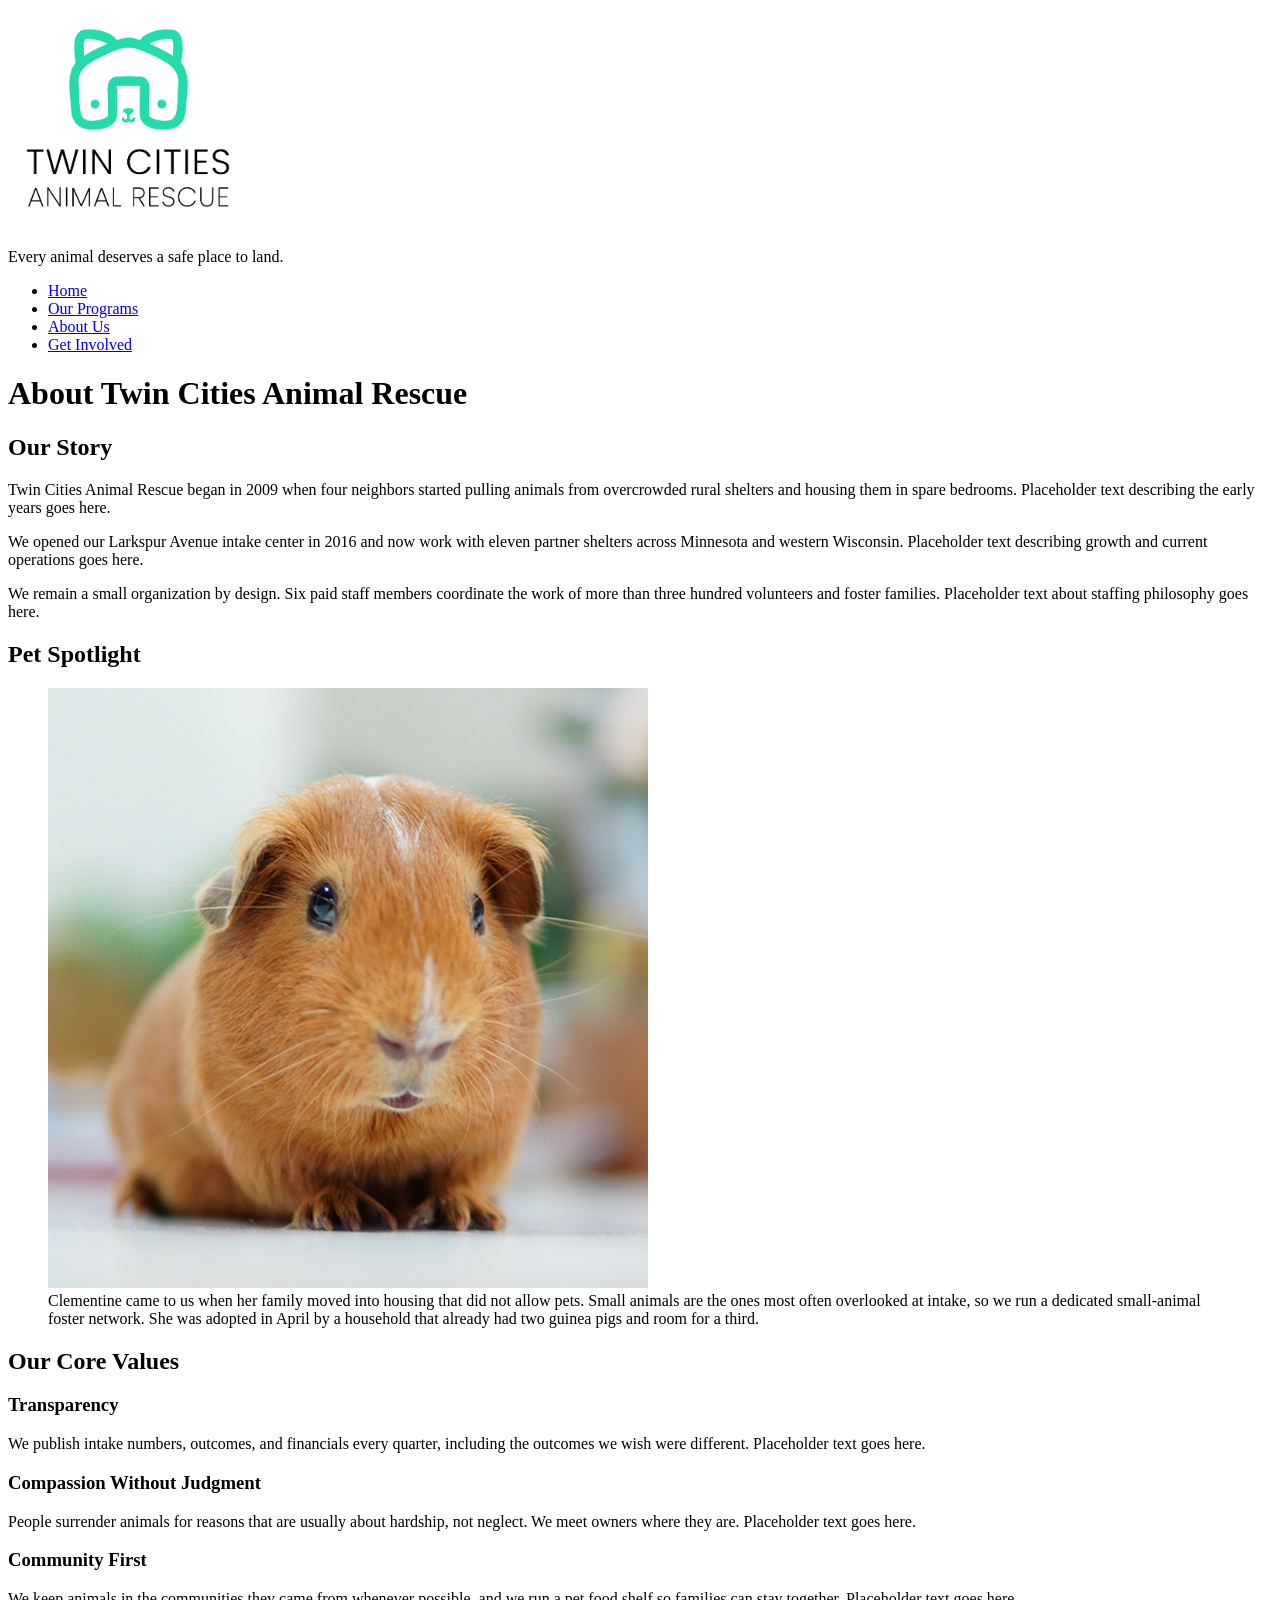
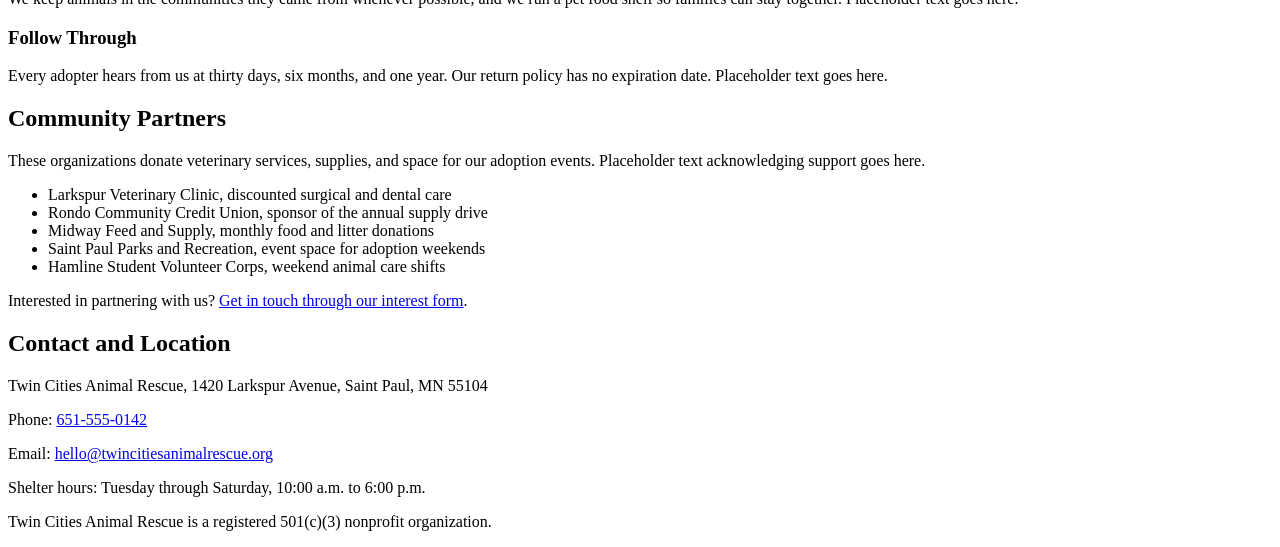
==== about.html @ c5acffc3 "Renamed PNG's" ====
<!DOCTYPE html>
<html lang="en">
<head>
  <meta charset="UTF-8">
  <meta name="viewport" content="width=device-width, initial-scale=1.0">
  <title>About Us | Twin Cities Animal Rescue</title>
  <meta name="description" content="The story, values, and community partners behind Twin Cities Animal Rescue.">
</head>
<body>

  <header>
    <a href="index.html">
      <img src="media/rescue-logo.png"
           alt="Twin Cities Animal Rescue"
           width="240" height="220">
    </a>
    <p>Every animal deserves a safe place to land.</p>

    <nav aria-label="Main navigation">
      <ul>
        <li><a href="index.html">Home</a></li>
        <li><a href="services.html">Our Programs</a></li>
        <li><a href="about.html" aria-current="page">About Us</a></li>
        <li><a href="contact.html">Get Involved</a></li>
      </ul>
    </nav>
  </header>

  <main>
    <h1>About Twin Cities Animal Rescue</h1>

    <section>
      <h2>Our Story</h2>
      <p>
        Twin Cities Animal Rescue began in 2009 when four neighbors started pulling
        animals from overcrowded rural shelters and housing them in spare bedrooms.
        Placeholder text describing the early years goes here.
      </p>
      <p>
        We opened our Larkspur Avenue intake center in 2016 and now work with eleven
        partner shelters across Minnesota and western Wisconsin. Placeholder text
        describing growth and current operations goes here.
      </p>
      <p>
        We remain a small organization by design. Six paid staff members coordinate
        the work of more than three hundred volunteers and foster families.
        Placeholder text about staffing philosophy goes here.
      </p>
    </section>

    <section>
      <h2>Pet Spotlight</h2>
      <figure>
        <img src="media/rescue-pet.png"
             alt="A ginger guinea pig with a white stripe down its forehead sitting on a pale floor, whiskers fanned out, facing the camera."
             width="600" height="600">
        <figcaption>
          Clementine came to us when her family moved into housing that did not allow
          pets. Small animals are the ones most often overlooked at intake, so we run
          a dedicated small-animal foster network. She was adopted in April by a
          household that already had two guinea pigs and room for a third.
        </figcaption>
      </figure>
    </section>

    <section>
      <h2>Our Core Values</h2>

      <h3>Transparency</h3>
      <p>
        We publish intake numbers, outcomes, and financials every quarter, including
        the outcomes we wish were different. Placeholder text goes here.
      </p>

      <h3>Compassion Without Judgment</h3>
      <p>
        People surrender animals for reasons that are usually about hardship, not
        neglect. We meet owners where they are. Placeholder text goes here.
      </p>

      <h3>Community First</h3>
      <p>
        We keep animals in the communities they came from whenever possible, and we
        run a pet food shelf so families can stay together. Placeholder text goes
        here.
      </p>

      <h3>Follow Through</h3>
      <p>
        Every adopter hears from us at thirty days, six months, and one year. Our
        return policy has no expiration date. Placeholder text goes here.
      </p>
    </section>

    <section>
      <h2>Community Partners</h2>
      <p>
        These organizations donate veterinary services, supplies, and space for our
        adoption events. Placeholder text acknowledging support goes here.
      </p>
      <ul>
        <li>Larkspur Veterinary Clinic, discounted surgical and dental care</li>
        <li>Rondo Community Credit Union, sponsor of the annual supply drive</li>
        <li>Midway Feed and Supply, monthly food and litter donations</li>
        <li>Saint Paul Parks and Recreation, event space for adoption weekends</li>
        <li>Hamline Student Volunteer Corps, weekend animal care shifts</li>
      </ul>
      <p>
        Interested in partnering with us?
        <a href="contact.html">Get in touch through our interest form</a>.
      </p>
    </section>
  </main>

  <footer>
    <h2>Contact and Location</h2>
    <p>Twin Cities Animal Rescue, 1420 Larkspur Avenue, Saint Paul, MN 55104</p>
    <p>Phone: <a href="tel:+16515550142">651-555-0142</a></p>
    <p>Email: <a href="mailto:hello@twincitiesanimalrescue.org">hello@twincitiesanimalrescue.org</a></p>
    <p>Shelter hours: Tuesday through Saturday, 10:00 a.m. to 6:00 p.m.</p>
    <p>Twin Cities Animal Rescue is a registered 501(c)(3) nonprofit organization.</p>
  </footer>

</body>
</html>
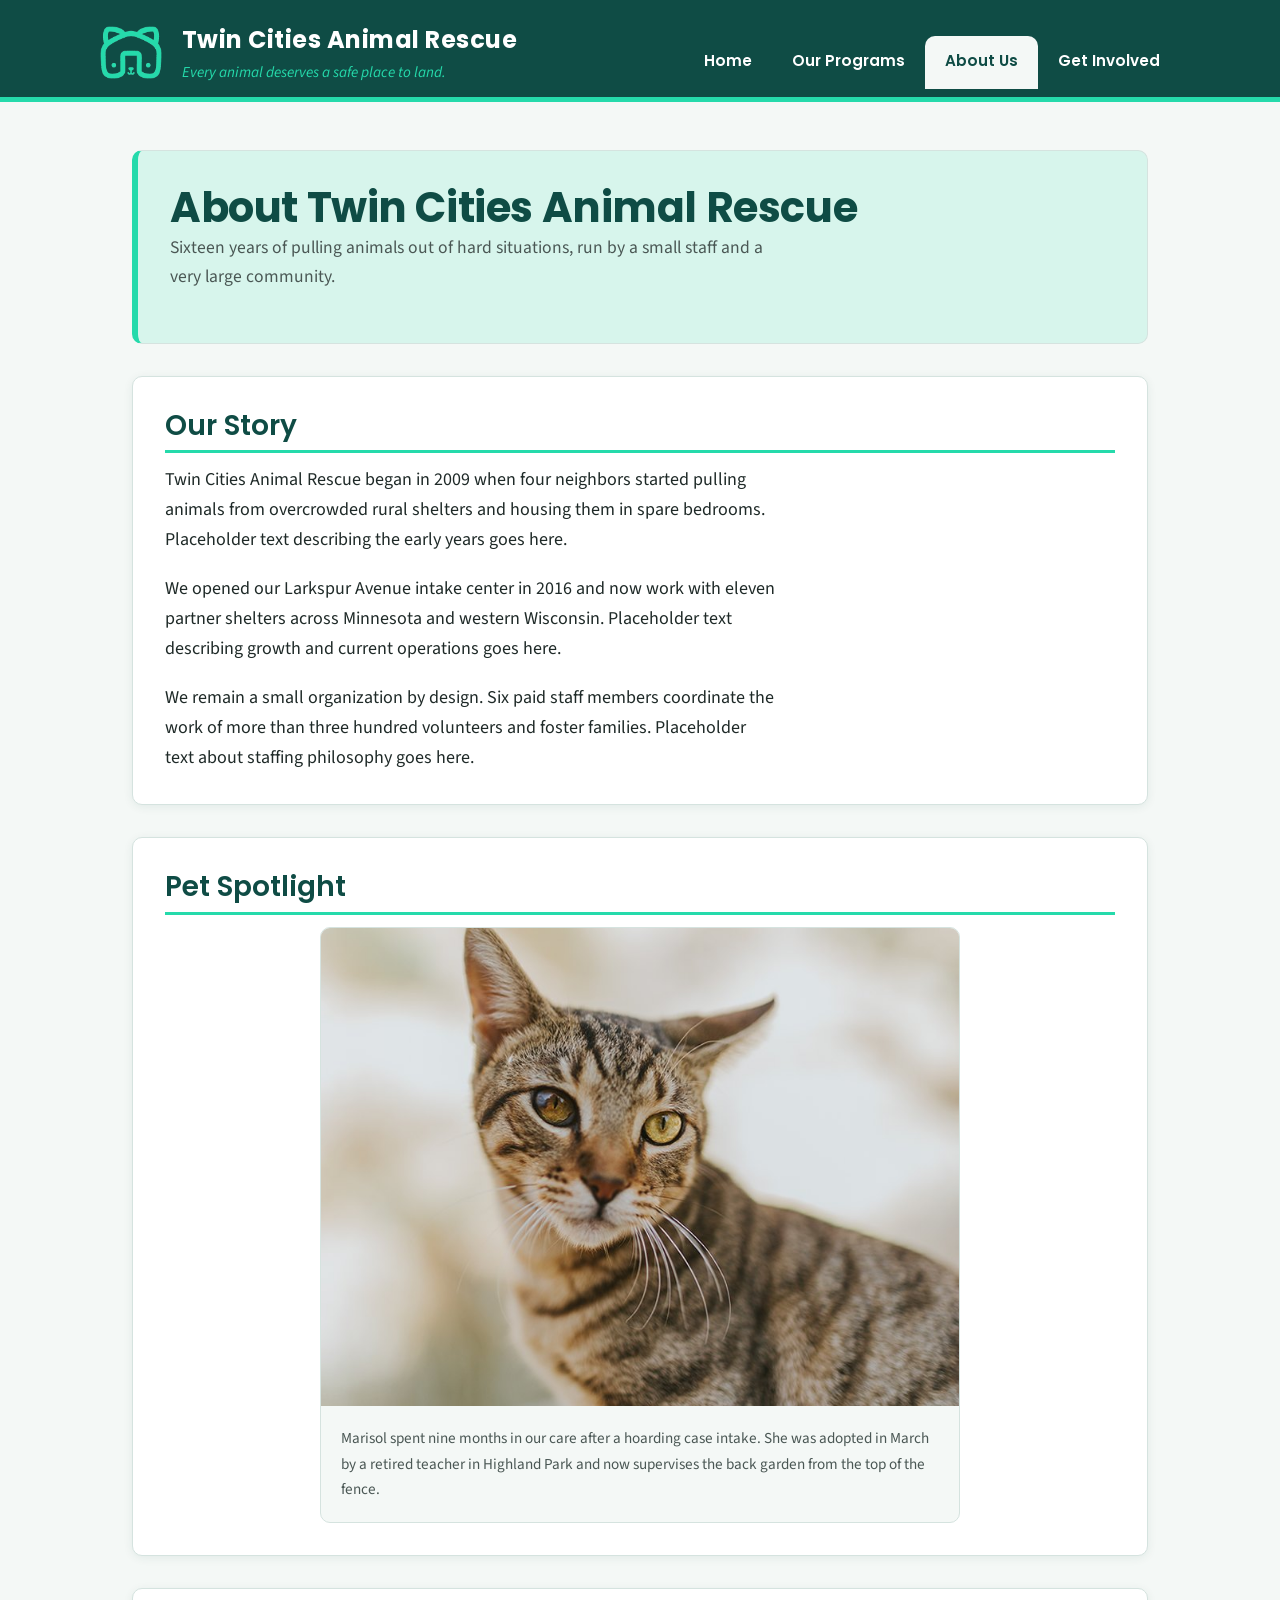
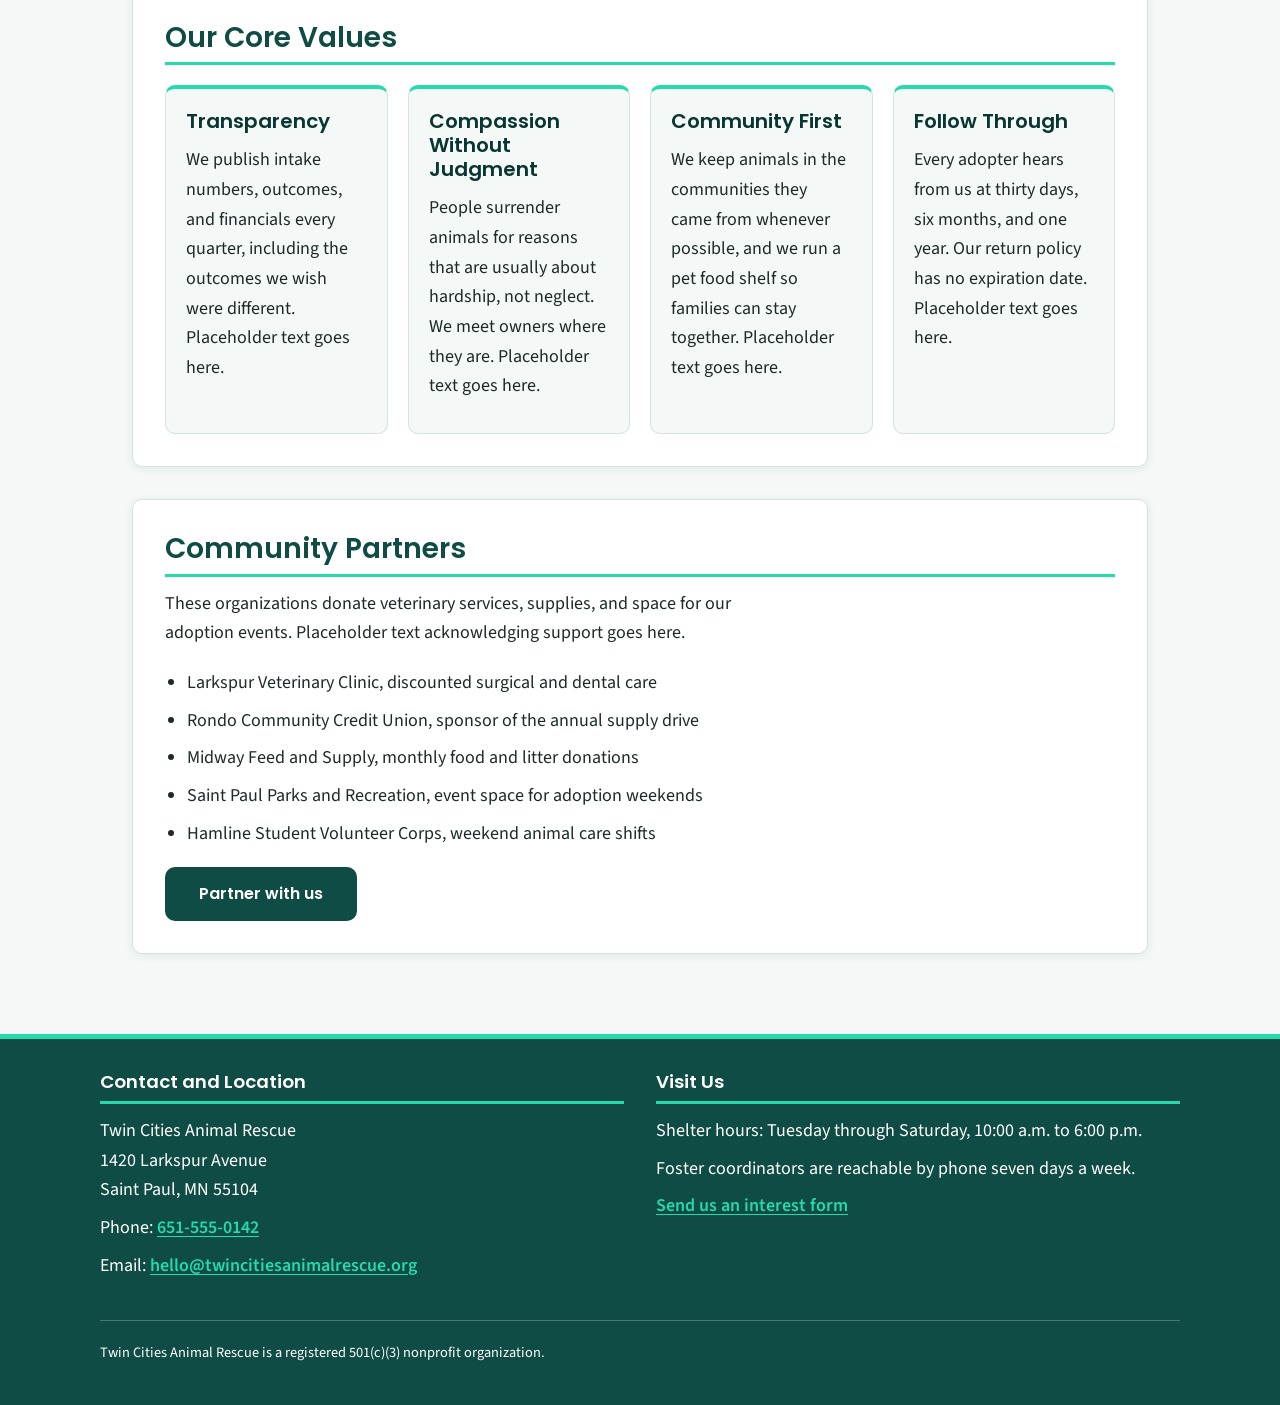
==== commit e694f602: "Add files via upload" ====
--- a/about.html
+++ b/about.html
@@ -5,29 +5,46 @@
   <meta name="viewport" content="width=device-width, initial-scale=1.0">
   <title>About Us | Twin Cities Animal Rescue</title>
   <meta name="description" content="The story, values, and community partners behind Twin Cities Animal Rescue.">
+  <link rel="preconnect" href="https://fonts.googleapis.com">
+  <link rel="preconnect" href="https://fonts.gstatic.com" crossorigin>
+  <link href="https://fonts.googleapis.com/css2?family=Poppins:wght@400;600;700&family=Source+Sans+3:wght@400;600&display=swap" rel="stylesheet">
+  <link rel="stylesheet" href="css/styles.css">
 </head>
 <body>
 
-  <header>
-    <a href="index.html">
-      <img src="media/rescue-logo.png"
-           alt="Twin Cities Animal Rescue"
-           width="240" height="220">
-    </a>
-    <p>Every animal deserves a safe place to land.</p>
+  <a class="skip-link" href="#main-content">Skip to main content</a>
 
-    <nav aria-label="Main navigation">
-      <ul>
-        <li><a href="index.html">Home</a></li>
-        <li><a href="services.html">Our Programs</a></li>
-        <li><a href="about.html" aria-current="page">About Us</a></li>
-        <li><a href="contact.html">Get Involved</a></li>
-      </ul>
-    </nav>
+  <header class="site-header">
+    <div class="header-inner">
+      <div class="brand">
+        <img class="brand-logo" src="media/rescue-logo.png"
+             alt="Twin Cities Animal Rescue logo, a mint green line drawing of an animal face."
+             width="400" height="342">
+        <div>
+          <p class="brand-name">Twin Cities Animal Rescue</p>
+          <p class="brand-tagline">Every animal deserves a safe place to land.</p>
+        </div>
+      </div>
+
+      <nav class="site-nav" aria-label="Main navigation">
+        <ul>
+          <li><a href="index.html">Home</a></li>
+          <li><a href="services.html">Our Programs</a></li>
+          <li><a href="about.html" aria-current="page">About Us</a></li>
+          <li><a href="contact.html">Get Involved</a></li>
+        </ul>
+      </nav>
+    </div>
   </header>
 
-  <main>
-    <h1>About Twin Cities Animal Rescue</h1>
+  <main id="main-content">
+    <div class="page-title">
+      <h1>About Twin Cities Animal Rescue</h1>
+      <p class="page-intro">
+        Sixteen years of pulling animals out of hard situations, run by a small staff
+        and a very large community.
+      </p>
+    </div>
 
     <section>
       <h2>Our Story</h2>
@@ -37,9 +54,9 @@
         Placeholder text describing the early years goes here.
       </p>
       <p>
-        We opened our Larkspur Avenue intake center in 2016 and now work with eleven
-        partner shelters across Minnesota and western Wisconsin. Placeholder text
-        describing growth and current operations goes here.
+        We opened our Larkspur Avenue intake center in 2016 and now work with
+        eleven partner shelters across Minnesota and western Wisconsin. Placeholder
+        text describing growth and current operations goes here.
       </p>
       <p>
         We remain a small organization by design. Six paid staff members coordinate
@@ -51,14 +68,13 @@
     <section>
       <h2>Pet Spotlight</h2>
       <figure>
-        <img src="media/rescue-pet.png"
-             alt="A ginger guinea pig with a white stripe down its forehead sitting on a pale floor, whiskers fanned out, facing the camera."
-             width="600" height="600">
+        <img src="media/rescue-pet-spotlight.jpg"
+             alt="Marisol, a brown and black striped tabby cat with green and amber eyes, sitting alert outdoors and looking toward the camera."
+             width="800" height="800">
         <figcaption>
-          Clementine came to us when her family moved into housing that did not allow
-          pets. Small animals are the ones most often overlooked at intake, so we run
-          a dedicated small-animal foster network. She was adopted in April by a
-          household that already had two guinea pigs and room for a third.
+          Marisol spent nine months in our care after a hoarding case intake. She was
+          adopted in March by a retired teacher in Highland Park and now supervises
+          the back garden from the top of the fence.
         </figcaption>
       </figure>
     </section>
@@ -66,30 +82,40 @@
     <section>
       <h2>Our Core Values</h2>
 
-      <h3>Transparency</h3>
-      <p>
-        We publish intake numbers, outcomes, and financials every quarter, including
-        the outcomes we wish were different. Placeholder text goes here.
-      </p>
+      <div class="card-grid">
+        <article class="card">
+          <h3>Transparency</h3>
+          <p>
+            We publish intake numbers, outcomes, and financials every quarter,
+            including the outcomes we wish were different. Placeholder text goes here.
+          </p>
+        </article>
 
-      <h3>Compassion Without Judgment</h3>
-      <p>
-        People surrender animals for reasons that are usually about hardship, not
-        neglect. We meet owners where they are. Placeholder text goes here.
-      </p>
+        <article class="card">
+          <h3>Compassion Without Judgment</h3>
+          <p>
+            People surrender animals for reasons that are usually about hardship, not
+            neglect. We meet owners where they are. Placeholder text goes here.
+          </p>
+        </article>
 
-      <h3>Community First</h3>
-      <p>
-        We keep animals in the communities they came from whenever possible, and we
-        run a pet food shelf so families can stay together. Placeholder text goes
-        here.
-      </p>
+        <article class="card">
+          <h3>Community First</h3>
+          <p>
+            We keep animals in the communities they came from whenever possible, and
+            we run a pet food shelf so families can stay together. Placeholder text
+            goes here.
+          </p>
+        </article>
 
-      <h3>Follow Through</h3>
-      <p>
-        Every adopter hears from us at thirty days, six months, and one year. Our
-        return policy has no expiration date. Placeholder text goes here.
-      </p>
+        <article class="card">
+          <h3>Follow Through</h3>
+          <p>
+            Every adopter hears from us at thirty days, six months, and one year. Our
+            return policy has no expiration date. Placeholder text goes here.
+          </p>
+        </article>
+      </div>
     </section>
 
     <section>
@@ -105,20 +131,32 @@
         <li>Saint Paul Parks and Recreation, event space for adoption weekends</li>
         <li>Hamline Student Volunteer Corps, weekend animal care shifts</li>
       </ul>
-      <p>
-        Interested in partnering with us?
-        <a href="contact.html">Get in touch through our interest form</a>.
+      <p class="button-row">
+        <a class="button" href="contact.html">Partner with us</a>
       </p>
     </section>
   </main>
 
-  <footer>
-    <h2>Contact and Location</h2>
-    <p>Twin Cities Animal Rescue, 1420 Larkspur Avenue, Saint Paul, MN 55104</p>
-    <p>Phone: <a href="tel:+16515550142">651-555-0142</a></p>
-    <p>Email: <a href="mailto:hello@twincitiesanimalrescue.org">hello@twincitiesanimalrescue.org</a></p>
-    <p>Shelter hours: Tuesday through Saturday, 10:00 a.m. to 6:00 p.m.</p>
-    <p>Twin Cities Animal Rescue is a registered 501(c)(3) nonprofit organization.</p>
+  <footer class="site-footer">
+    <div class="footer-inner">
+      <div>
+        <h2>Contact and Location</h2>
+        <p>Twin Cities Animal Rescue<br>1420 Larkspur Avenue<br>Saint Paul, MN 55104</p>
+        <p>Phone: <a href="tel:+16515550142">651-555-0142</a></p>
+        <p>Email: <a href="mailto:hello@twincitiesanimalrescue.org">hello@twincitiesanimalrescue.org</a></p>
+      </div>
+
+      <div>
+        <h2>Visit Us</h2>
+        <p>Shelter hours: Tuesday through Saturday, 10:00 a.m. to 6:00 p.m.</p>
+        <p>Foster coordinators are reachable by phone seven days a week.</p>
+        <p><a href="contact.html">Send us an interest form</a></p>
+      </div>
+    </div>
+
+    <p class="footer-legal">
+      Twin Cities Animal Rescue is a registered 501(c)(3) nonprofit organization.
+    </p>
   </footer>
 
 </body>
--- a/css/styles.css
+++ b/css/styles.css
@@ -0,0 +1,744 @@
+/* ==========================================================================
+   Twin Cities Animal Rescue — Touchstone 3 Stylesheet
+   Written mobile first. Larger screens are handled by the media queries
+   near the bottom of this file.
+
+   DESIGN SYSTEM
+   Colors (4)
+     Deep Teal   #0F4C45   primary / headers / footer / headings
+     Mint        #25DAAB   accent, pulled from the client logo
+     Off White   #F4F8F6   page background
+     Charcoal    #1F2A28   body text
+   Fonts (2)
+     Poppins       headings, navigation, buttons
+     Source Sans 3 body copy, forms, lists
+   ========================================================================== */
+
+/* --------------------------------------------------------------------------
+   1. Design tokens
+   -------------------------------------------------------------------------- */
+:root {
+  /* Color palette */
+  --color-primary: #0F4C45;
+  --color-primary-dark: #093632;
+  --color-accent: #25DAAB;
+  --color-accent-soft: #D7F5EC;
+  --color-surface: #FFFFFF;
+  --color-background: #F4F8F6;
+  --color-text: #1F2A28;
+  --color-text-muted: #4A5754;
+  --color-border: #D5E3DF;
+
+  /* Typography */
+  --font-heading: "Poppins", "Trebuchet MS", "Segoe UI", sans-serif;
+  --font-body: "Source Sans 3", "Source Sans Pro", "Helvetica Neue", Arial, sans-serif;
+
+  /* Spacing scale — keeps rhythm identical on every page */
+  --space-xs: 0.5rem;
+  --space-sm: 0.75rem;
+  --space-md: 1.25rem;
+  --space-lg: 2rem;
+  --space-xl: 3rem;
+
+  /* Shared shape and depth */
+  --radius: 10px;
+  --shadow: 0 2px 10px rgba(15, 76, 69, 0.08);
+  --max-width: 1080px;
+}
+
+/* --------------------------------------------------------------------------
+   2. Base / reset
+   -------------------------------------------------------------------------- */
+*,
+*::before,
+*::after {
+  box-sizing: border-box;
+}
+
+html {
+  scroll-behavior: smooth;
+}
+
+body {
+  margin: 0;
+  background-color: var(--color-background);
+  color: var(--color-text);
+  font-family: var(--font-body);
+  font-size: 1.0625rem;   /* 17px base so body copy is comfortable on phones */
+  line-height: 1.65;
+}
+
+img,
+video {
+  display: block;
+  max-width: 100%;
+  height: auto;           /* images scale down instead of overflowing small screens */
+}
+
+/* --------------------------------------------------------------------------
+   3. Typography and hierarchy
+   -------------------------------------------------------------------------- */
+h1,
+h2,
+h3 {
+  font-family: var(--font-heading);
+  color: var(--color-primary);
+  line-height: 1.2;
+  margin: 0 0 var(--space-sm);
+}
+
+h1 {
+  font-size: 1.9rem;
+  font-weight: 700;
+  letter-spacing: -0.01em;
+}
+
+h2 {
+  font-size: 1.4rem;
+  font-weight: 600;
+  padding-bottom: var(--space-xs);
+  border-bottom: 3px solid var(--color-accent);   /* accent rule marks each major section */
+}
+
+h3 {
+  font-size: 1.1rem;
+  font-weight: 600;
+  color: var(--color-primary-dark);
+}
+
+p {
+  margin: 0 0 var(--space-md);
+  max-width: 68ch;        /* caps line length so paragraphs stay easy to read */
+}
+
+a {
+  color: var(--color-primary);
+  font-weight: 600;
+  text-decoration: underline;
+  text-underline-offset: 3px;
+}
+
+a:hover,
+a:focus {
+  color: var(--color-primary-dark);
+  background-color: var(--color-accent-soft);
+}
+
+/* Visible keyboard focus everywhere */
+a:focus-visible,
+button:focus-visible,
+input:focus-visible,
+select:focus-visible,
+textarea:focus-visible {
+  outline: 3px solid var(--color-primary);
+  outline-offset: 2px;
+}
+
+/* Skip link for keyboard and screen reader users */
+.skip-link {
+  position: absolute;
+  left: -9999px;
+  top: 0;
+  background-color: var(--color-primary);
+  color: var(--color-surface);
+  padding: var(--space-sm) var(--space-md);
+  z-index: 20;
+}
+
+.skip-link:focus {
+  left: var(--space-sm);
+  top: var(--space-sm);
+}
+
+/* --------------------------------------------------------------------------
+   4. Site header and navigation  (Flexbox)
+   -------------------------------------------------------------------------- */
+.site-header {
+  background-color: var(--color-primary);
+  color: var(--color-surface);
+  padding: var(--space-md) var(--space-md) 0;
+  border-bottom: 5px solid var(--color-accent);
+}
+
+.header-inner {
+  display: flex;
+  flex-direction: column;      /* stacked on phones */
+  align-items: center;
+  gap: var(--space-sm);
+  max-width: var(--max-width);
+  margin: 0 auto;
+  text-align: center;
+}
+
+.brand {
+  display: flex;
+  flex-direction: column;
+  align-items: center;
+  gap: var(--space-xs);
+}
+
+.brand-logo {
+  width: 74px;
+}
+
+.brand-name {
+  font-family: var(--font-heading);
+  font-size: 1.35rem;
+  font-weight: 700;
+  letter-spacing: 0.02em;
+  margin: 0;
+  color: var(--color-surface);
+}
+
+.brand-tagline {
+  font-size: 0.95rem;
+  font-style: italic;
+  margin: 0;
+  color: var(--color-accent);
+}
+
+/* Navigation list — Flexbox row that wraps on narrow screens */
+.site-nav ul {
+  display: flex;
+  flex-wrap: wrap;
+  justify-content: center;
+  gap: var(--space-xs);
+  list-style: none;
+  margin: 0;
+  padding: 0;
+  width: 100%;
+}
+
+.site-nav a {
+  display: block;
+  padding: var(--space-sm) var(--space-md);
+  font-family: var(--font-heading);
+  font-size: 0.95rem;
+  font-weight: 600;
+  color: var(--color-surface);
+  text-decoration: none;
+  border-radius: var(--radius) var(--radius) 0 0;
+  border-bottom: 4px solid transparent;
+}
+
+.site-nav a:hover,
+.site-nav a:focus {
+  background-color: var(--color-primary-dark);
+  color: var(--color-accent);
+  border-bottom-color: var(--color-accent);
+}
+
+/* Current page marker — driven by the aria-current attribute already in the HTML */
+.site-nav a[aria-current="page"] {
+  background-color: var(--color-background);
+  color: var(--color-primary);
+  border-bottom-color: var(--color-background);
+}
+
+/* --------------------------------------------------------------------------
+   5. Page shell and sections
+   -------------------------------------------------------------------------- */
+main {
+  display: block;
+  max-width: var(--max-width);
+  margin: 0 auto;
+  padding: var(--space-lg) var(--space-md) var(--space-xl);
+}
+
+.page-intro {
+  font-size: 1.1rem;
+  color: var(--color-text-muted);
+}
+
+section {
+  background-color: var(--color-surface);
+  border: 1px solid var(--color-border);
+  border-radius: var(--radius);
+  box-shadow: var(--shadow);
+  padding: var(--space-md);
+  margin-bottom: var(--space-lg);
+}
+
+section > *:last-child {
+  margin-bottom: 0;
+}
+
+/* Page title band */
+.page-title {
+  background-color: var(--color-accent-soft);
+  border: 1px solid var(--color-border);
+  border-left: 6px solid var(--color-accent);
+  border-radius: var(--radius);
+  padding: var(--space-md);
+  margin-bottom: var(--space-lg);
+}
+
+.page-title h1 {
+  margin-bottom: 0;
+}
+
+/* Lists */
+ul,
+ol {
+  padding-left: 1.35rem;
+}
+
+li {
+  margin-bottom: var(--space-xs);
+}
+
+/* --------------------------------------------------------------------------
+   6. Cards  (Flexbox)
+   -------------------------------------------------------------------------- */
+.card-grid {
+  display: flex;
+  flex-direction: column;    /* single column on phones */
+  flex-wrap: wrap;
+  gap: var(--space-md);
+  margin-top: var(--space-md);
+}
+
+.card {
+  display: flex;
+  flex-direction: column;
+  flex: 1 1 260px;           /* cards share space evenly once they sit in a row */
+  background-color: var(--color-background);
+  border: 1px solid var(--color-border);
+  border-top: 4px solid var(--color-accent);
+  border-radius: var(--radius);
+  padding: var(--space-md);
+}
+
+.card h3 {
+  margin-top: 0;
+}
+
+.card p {
+  margin-bottom: var(--space-sm);
+}
+
+.card .card-link {
+  margin-top: auto;          /* pins the link to the bottom so card links line up */
+  margin-bottom: 0;
+  font-family: var(--font-heading);
+}
+
+/* Impact statistics — text only, per the client brief */
+.stat-list {
+  display: flex;
+  flex-direction: column;
+  flex-wrap: wrap;
+  gap: var(--space-sm);
+  list-style: none;
+  margin: 0 0 var(--space-md);
+  padding: 0;
+}
+
+.stat-list li {
+  flex: 1 1 200px;
+  background-color: var(--color-accent-soft);
+  border-radius: var(--radius);
+  padding: var(--space-md);
+  margin-bottom: 0;
+  text-align: center;
+}
+
+.stat-number {
+  display: block;
+  font-family: var(--font-heading);
+  font-size: 2rem;
+  font-weight: 700;
+  line-height: 1.1;
+  color: var(--color-primary);
+}
+
+.stat-label {
+  display: block;
+  font-size: 0.95rem;
+  color: var(--color-text-muted);
+}
+
+/* --------------------------------------------------------------------------
+   7. Media blocks
+   -------------------------------------------------------------------------- */
+.media-block {
+  display: flex;
+  flex-direction: column;
+  gap: var(--space-md);
+}
+
+.media-block img,
+.media-block video {
+  width: 100%;
+  border-radius: var(--radius);
+}
+
+/* Photos are cropped to a shared 4:3 shape so every image block on the site
+   lines up the same way, no matter what shape the original file is. */
+.media-block > img,
+.media-block > picture img {
+  aspect-ratio: 4 / 3;
+  object-fit: cover;
+}
+
+.media-block .media-text {
+  flex: 1 1 300px;
+}
+
+.media-block .media-text > *:last-child {
+  margin-bottom: 0;
+}
+
+figure {
+  max-width: 640px;        /* keeps a square source photo from dominating the page */
+  margin: 0 auto;
+  background-color: var(--color-background);
+  border: 1px solid var(--color-border);
+  border-radius: var(--radius);
+  overflow: hidden;
+}
+
+figure img {
+  width: 100%;
+  aspect-ratio: 4 / 3;
+  object-fit: cover;
+  object-position: center 28%;
+  border-radius: 0;
+}
+
+figcaption {
+  padding: var(--space-md);
+  font-size: 0.95rem;
+  color: var(--color-text-muted);
+}
+
+video {
+  width: 100%;
+  background-color: var(--color-text);
+  border-radius: var(--radius);
+}
+
+/* --------------------------------------------------------------------------
+   8. Buttons and calls to action
+   -------------------------------------------------------------------------- */
+.button,
+button {
+  display: inline-block;
+  font-family: var(--font-heading);
+  font-size: 1rem;
+  font-weight: 600;
+  padding: var(--space-sm) var(--space-lg);
+  border-radius: var(--radius);
+  border: 2px solid var(--color-primary);
+  cursor: pointer;
+  text-decoration: none;
+  text-align: center;
+}
+
+.button,
+button[type="submit"] {
+  background-color: var(--color-primary);
+  color: var(--color-surface);
+}
+
+.button:hover,
+.button:focus,
+button[type="submit"]:hover,
+button[type="submit"]:focus {
+  background-color: var(--color-primary-dark);
+  color: var(--color-accent);
+}
+
+button[type="reset"] {
+  background-color: transparent;
+  color: var(--color-primary);
+}
+
+button[type="reset"]:hover,
+button[type="reset"]:focus {
+  background-color: var(--color-accent-soft);
+}
+
+.button-row {
+  display: flex;
+  flex-direction: column;
+  gap: var(--space-sm);
+}
+
+/* --------------------------------------------------------------------------
+   9. Forms
+   -------------------------------------------------------------------------- */
+fieldset {
+  border: 1px solid var(--color-border);
+  border-left: 4px solid var(--color-accent);
+  border-radius: var(--radius);
+  padding: var(--space-md);
+  margin: 0 0 var(--space-md);
+}
+
+legend {
+  font-family: var(--font-heading);
+  font-size: 1.05rem;
+  font-weight: 600;
+  color: var(--color-primary);
+  padding: 0 var(--space-xs);
+}
+
+/* Form paragraphs wrap single fields, so they use the full fieldset width
+   rather than the 68ch reading measure applied to body copy. */
+form p {
+  max-width: none;
+}
+
+label {
+  display: block;
+  font-weight: 600;
+  margin-bottom: 0.35rem;
+}
+
+input[type="text"],
+input[type="email"],
+input[type="tel"],
+input[type="date"],
+input[type="number"],
+select,
+textarea {
+  width: 100%;
+  font-family: var(--font-body);
+  font-size: 1rem;
+  color: var(--color-text);
+  background-color: var(--color-surface);
+  padding: var(--space-sm);
+  border: 2px solid var(--color-border);
+  border-radius: var(--radius);
+}
+
+input:focus,
+select:focus,
+textarea:focus {
+  border-color: var(--color-primary);
+}
+
+textarea {
+  resize: vertical;
+}
+
+/* Radio and checkbox rows sit inline with their labels */
+.choice {
+  display: flex;
+  align-items: flex-start;
+  gap: var(--space-sm);
+  padding: var(--space-xs) 0;
+}
+
+.choice input {
+  width: 1.15rem;
+  height: 1.15rem;
+  margin: 0.25rem 0 0;
+  flex-shrink: 0;
+  accent-color: var(--color-primary);
+}
+
+.choice label {
+  margin-bottom: 0;
+  font-weight: 400;
+}
+
+.field-help {
+  display: block;
+  font-size: 0.9rem;
+  color: var(--color-text-muted);
+  margin-top: 0.25rem;
+}
+
+.required-note {
+  font-size: 0.95rem;
+  color: var(--color-text-muted);
+}
+
+/* --------------------------------------------------------------------------
+   10. Footer  (Flexbox)
+   -------------------------------------------------------------------------- */
+.site-footer {
+  background-color: var(--color-primary);
+  color: var(--color-surface);
+  border-top: 5px solid var(--color-accent);
+  padding: var(--space-lg) var(--space-md);
+}
+
+.footer-inner {
+  display: flex;
+  flex-direction: column;
+  gap: var(--space-lg);
+  max-width: var(--max-width);
+  margin: 0 auto;
+}
+
+.site-footer h2 {
+  color: var(--color-surface);
+  font-size: 1.15rem;
+  border-bottom-color: var(--color-accent);
+}
+
+.site-footer p {
+  margin-bottom: var(--space-xs);
+  color: var(--color-surface);
+}
+
+.site-footer a {
+  color: var(--color-accent);
+  font-weight: 600;
+}
+
+.site-footer a:hover,
+.site-footer a:focus {
+  background-color: var(--color-primary-dark);
+  color: var(--color-accent);
+}
+
+.footer-legal {
+  max-width: var(--max-width);
+  margin: var(--space-lg) auto 0;
+  font-size: 0.9rem;
+  border-top: 1px solid rgba(255, 255, 255, 0.25);
+  padding-top: var(--space-md);
+}
+
+/* ==========================================================================
+   11. MEDIA QUERY — tablets and larger  (min-width: 768px)
+   Single column layouts become rows, and spacing opens up.
+   ========================================================================== */
+@media screen and (min-width: 768px) {
+  body {
+    font-size: 1.125rem;
+  }
+
+  h1 {
+    font-size: 2.6rem;
+  }
+
+  h2 {
+    font-size: 1.75rem;
+  }
+
+  h3 {
+    font-size: 1.25rem;
+  }
+
+  /* Header: brand on the left, navigation on the right */
+  .site-header {
+    padding: var(--space-md) var(--space-lg) 0;
+  }
+
+  .header-inner {
+    flex-direction: row;
+    justify-content: space-between;
+    align-items: flex-end;
+    text-align: left;
+  }
+
+  .brand {
+    flex-direction: row;
+    align-items: center;
+    gap: var(--space-md);
+    padding-bottom: var(--space-sm);
+  }
+
+  .brand-logo {
+    width: 62px;
+  }
+
+  .brand-name {
+    font-size: 1.5rem;
+  }
+
+  .site-nav ul {
+    justify-content: flex-end;
+    gap: 0;
+    width: auto;
+  }
+
+  main {
+    padding: var(--space-xl) var(--space-lg);
+  }
+
+  section {
+    padding: var(--space-lg);
+  }
+
+  .page-title {
+    padding: var(--space-lg);
+  }
+
+  /* Cards move from a stack into a wrapping row */
+  .card-grid {
+    flex-direction: row;
+  }
+
+  /* Statistics sit two per row */
+  .stat-list {
+    flex-direction: row;
+  }
+
+  /* Image and its explanation sit side by side */
+  .media-block {
+    flex-direction: row;
+    align-items: flex-start;
+  }
+
+  .media-block > img,
+  .media-block > picture,
+  .media-block > .media-figure {
+    flex: 1 1 45%;
+    min-width: 0;
+  }
+
+  .button-row {
+    flex-direction: row;
+  }
+
+  /* Two column form rows */
+  .form-row {
+    display: flex;
+    gap: var(--space-md);
+  }
+
+  .form-row > p {
+    flex: 1 1 0;
+  }
+
+  .footer-inner {
+    flex-direction: row;
+    justify-content: space-between;
+  }
+
+  .footer-inner > div {
+    flex: 1 1 0;
+  }
+}
+
+/* ==========================================================================
+   12. MEDIA QUERY — desktop  (min-width: 1024px)
+   ========================================================================== */
+@media screen and (min-width: 1024px) {
+  .stat-list li {
+    flex: 1 1 0;      /* all four statistics fit on one line */
+  }
+
+  .card {
+    flex: 1 1 0;
+  }
+
+  .media-block {
+    gap: var(--space-lg);
+  }
+}
+
+/* ==========================================================================
+   13. Print and reduced motion courtesies
+   ========================================================================== */
+@media (prefers-reduced-motion: reduce) {
+  html {
+    scroll-behavior: auto;
+  }
+}
